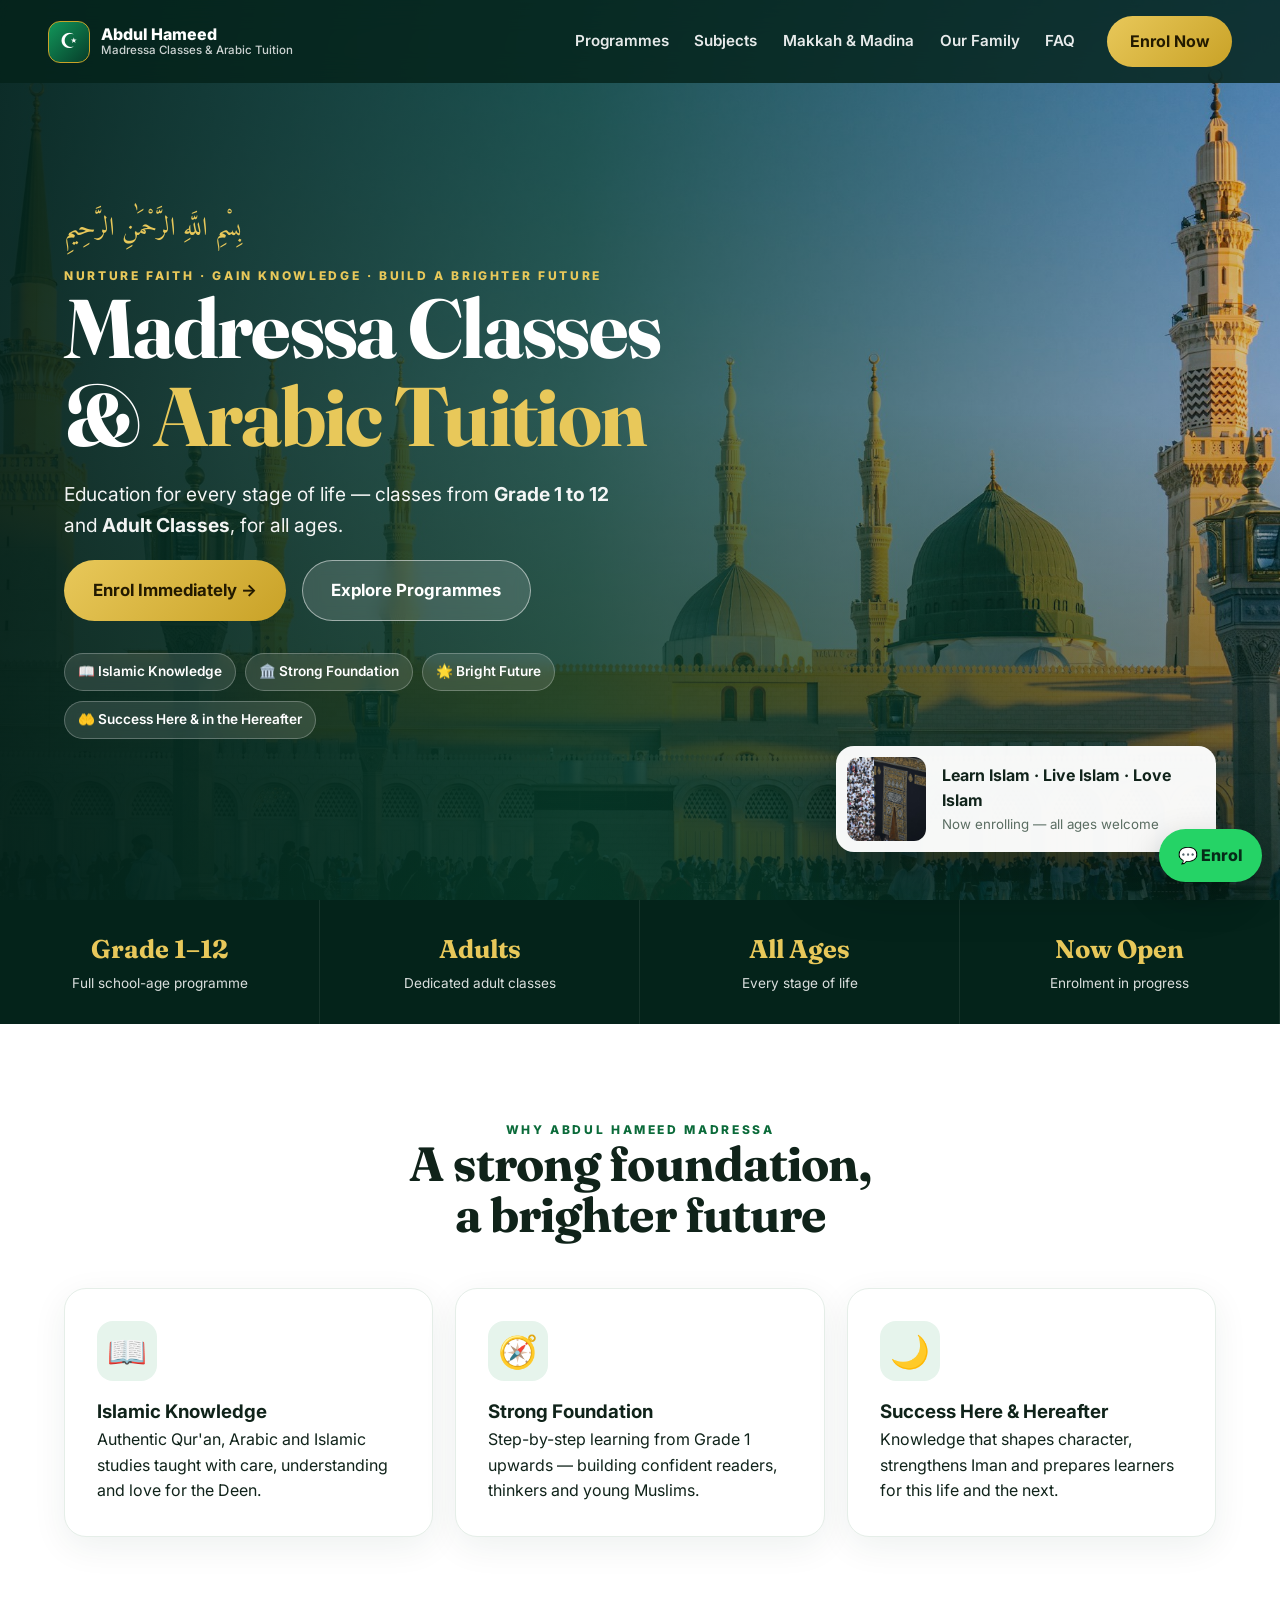
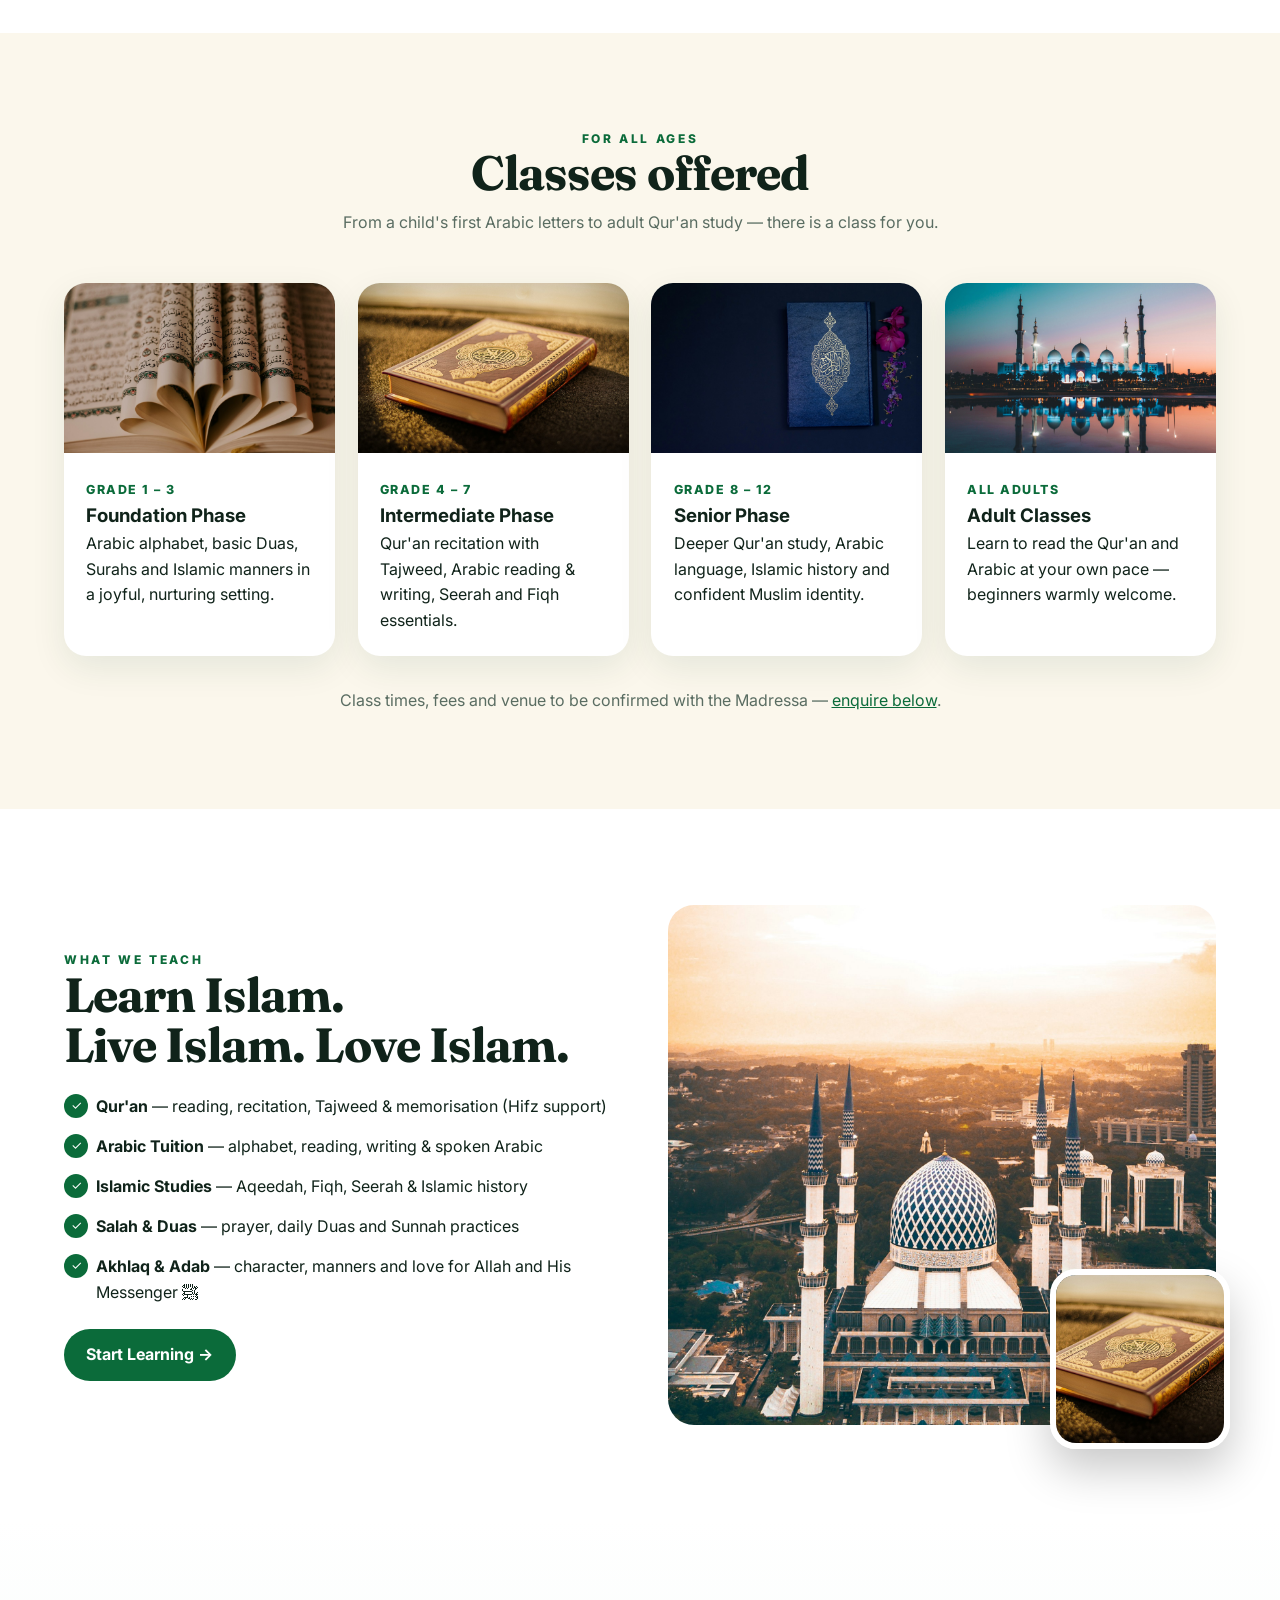
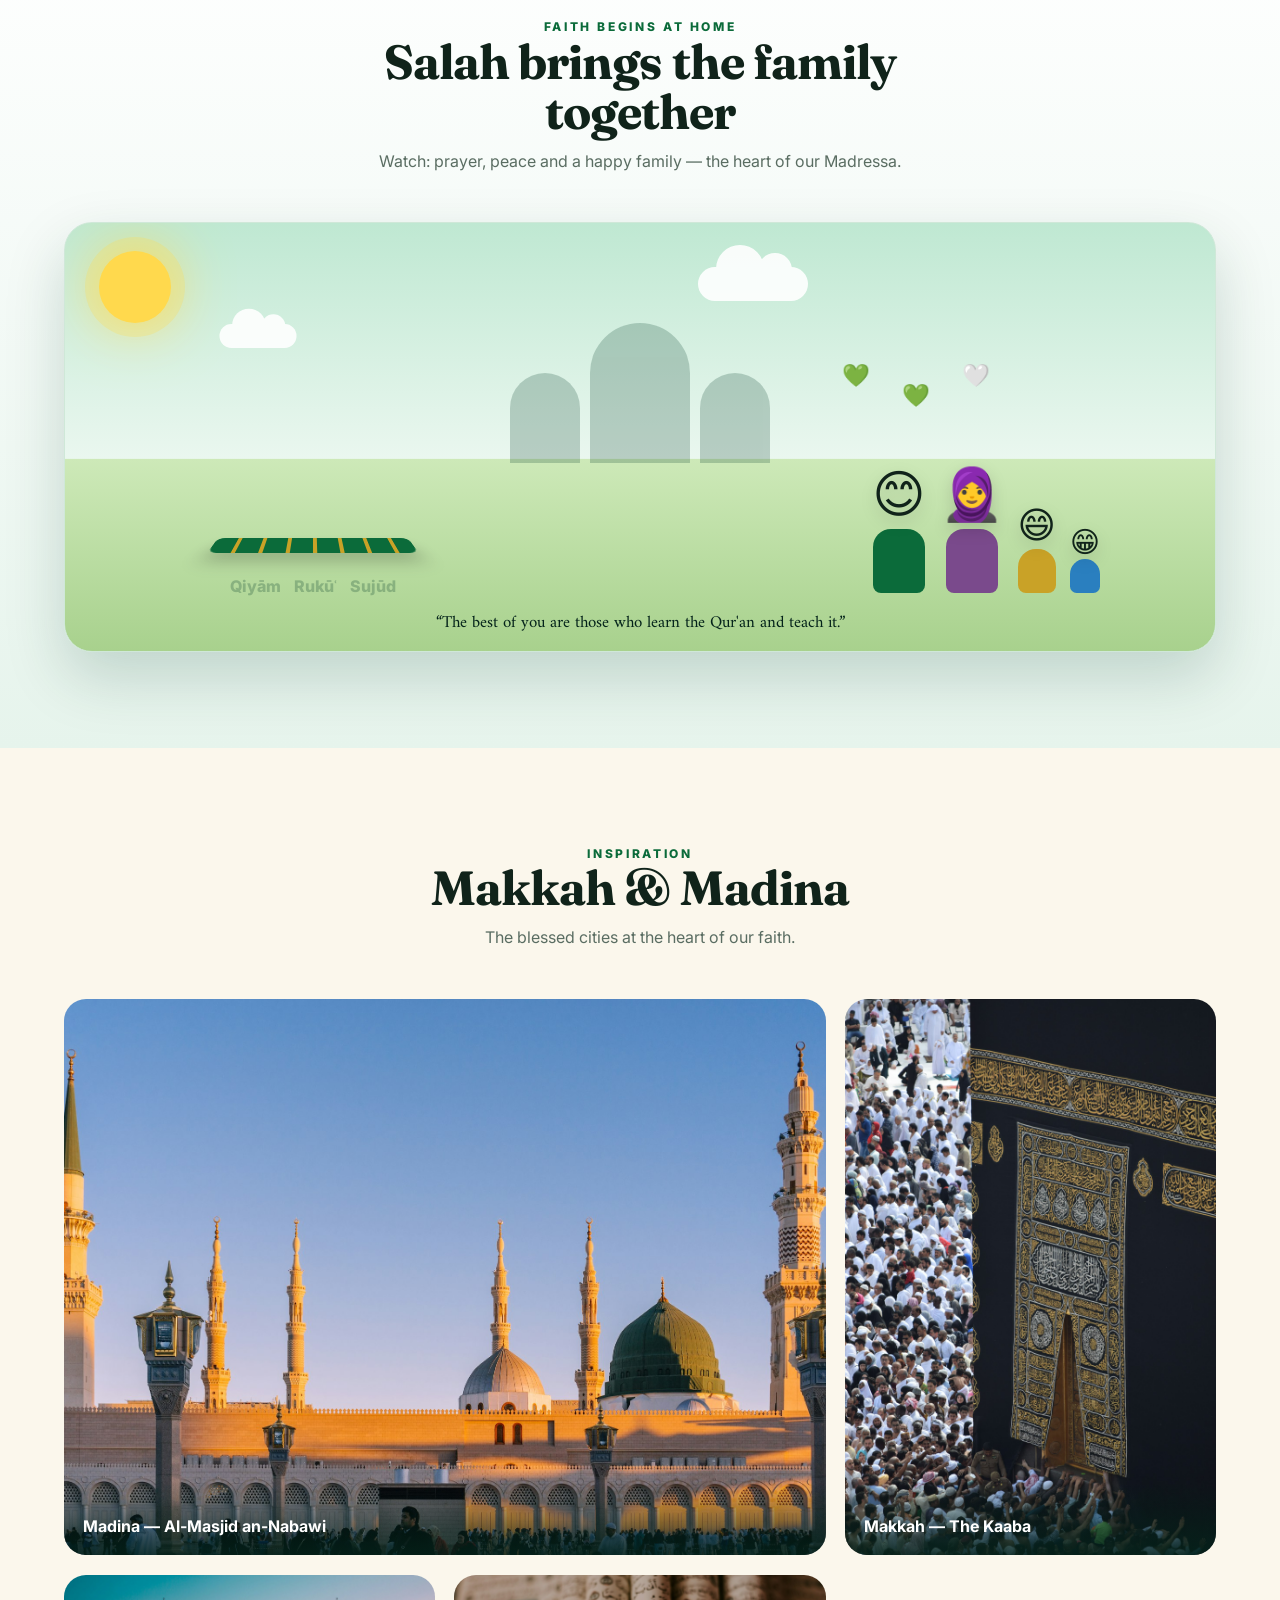
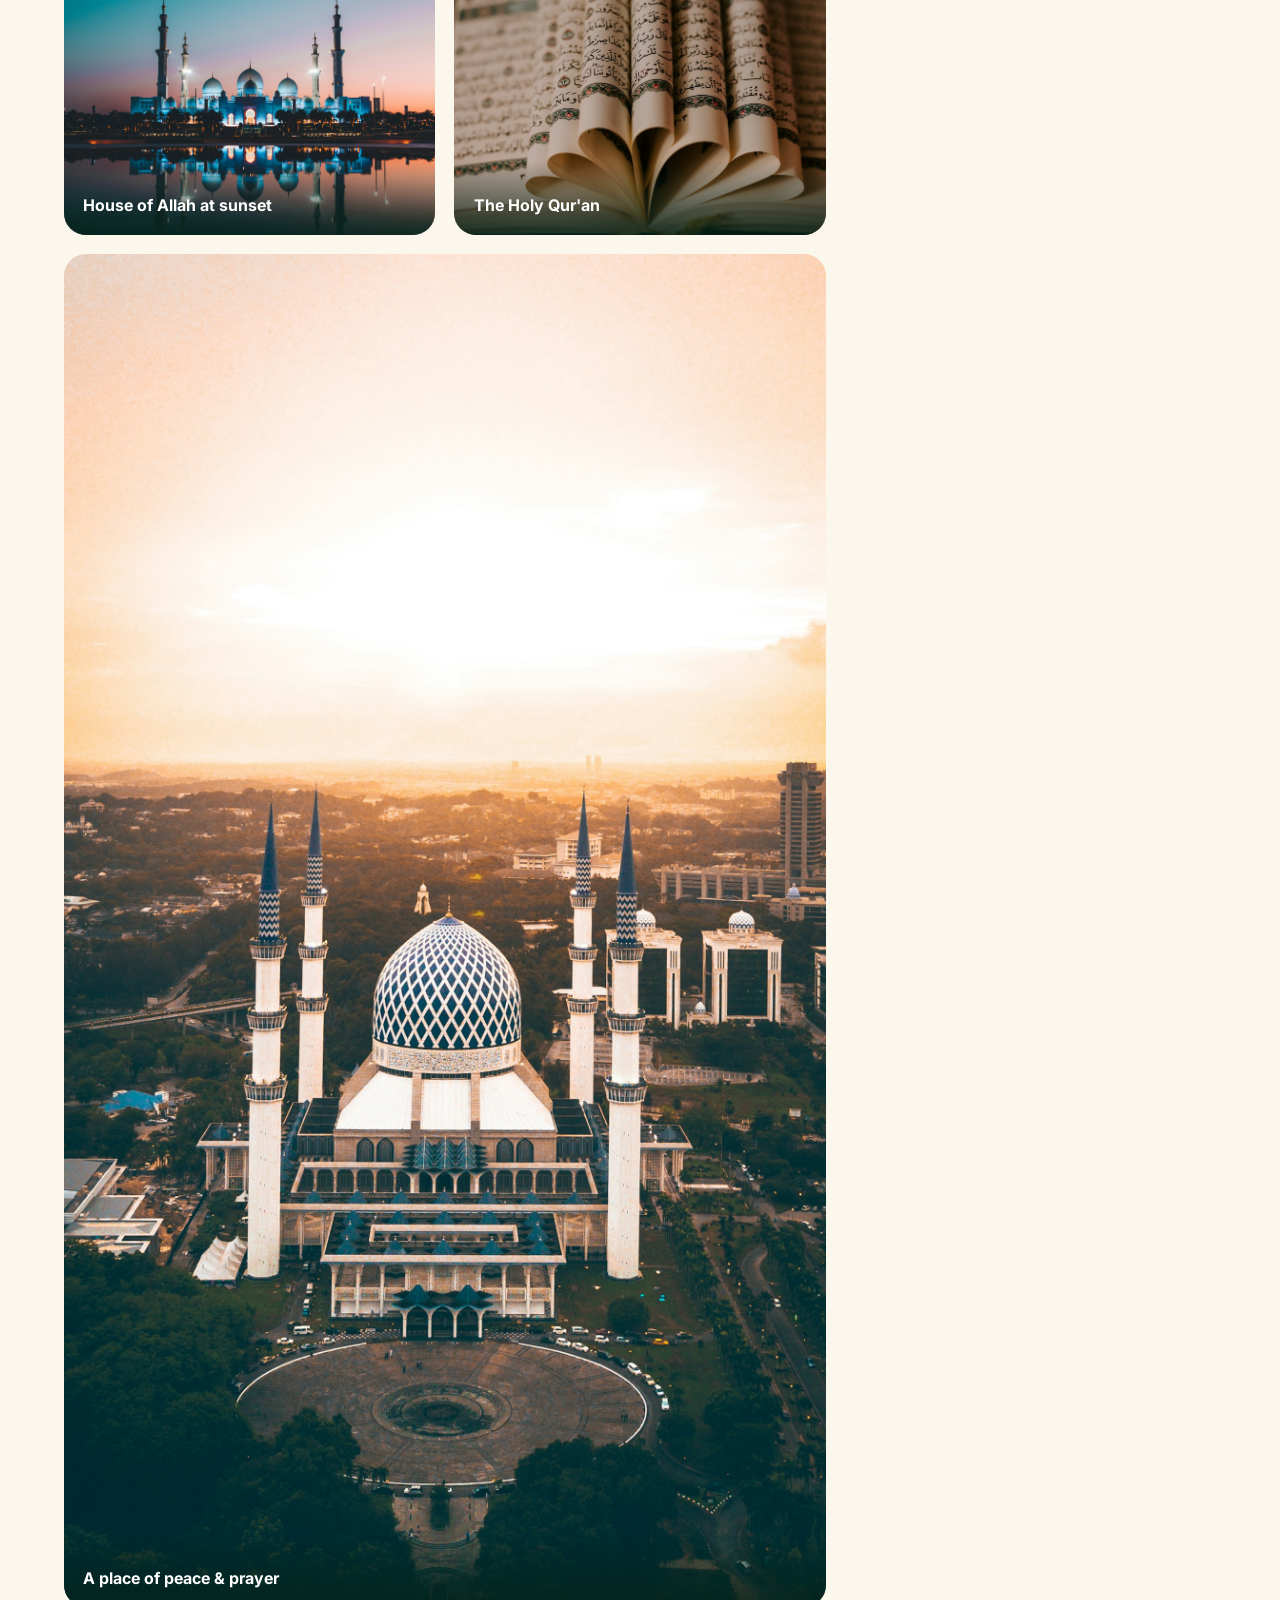
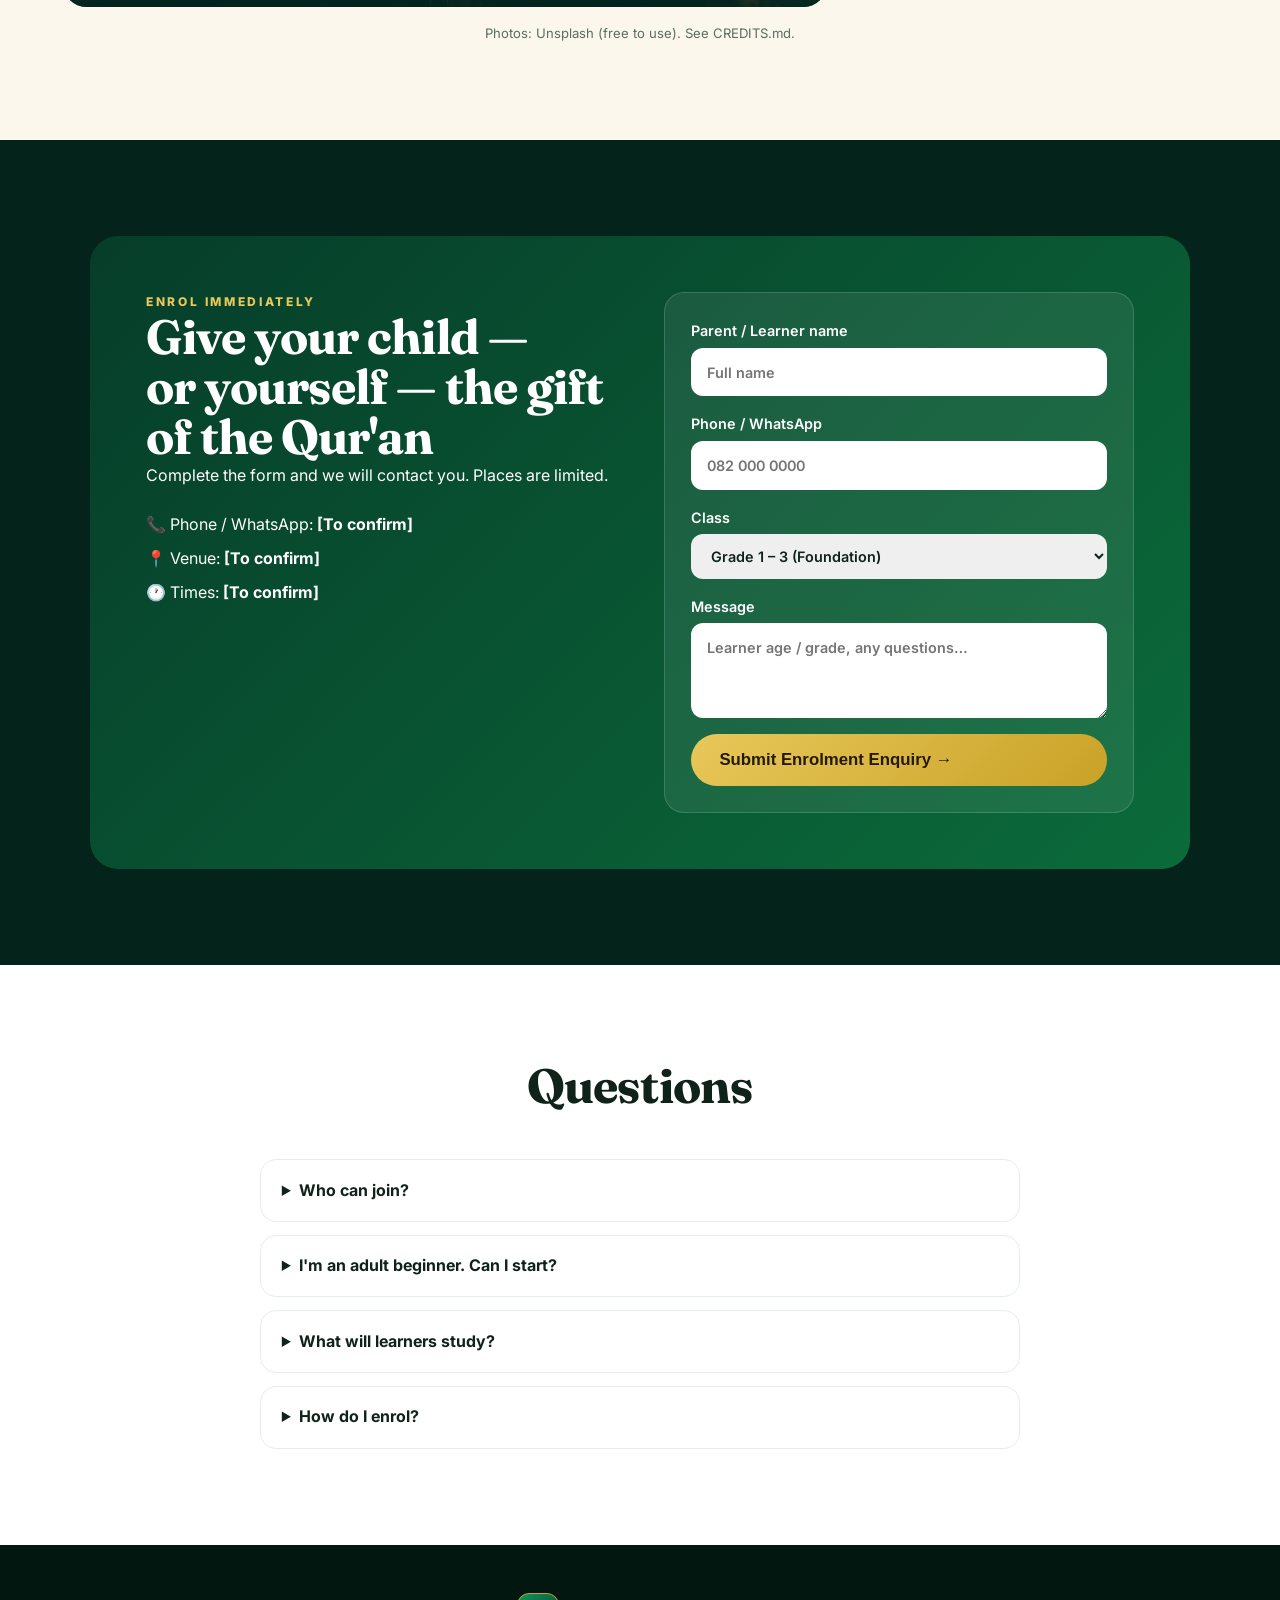
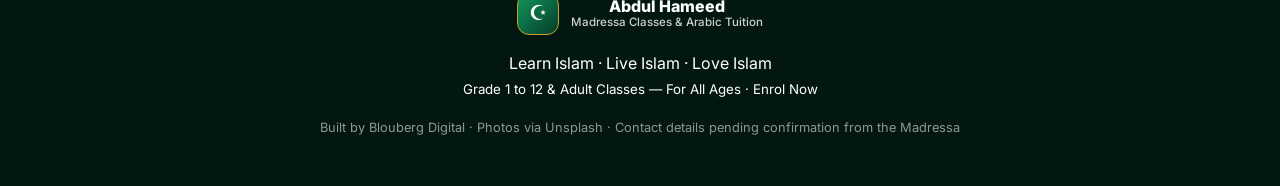
==== index.html @ 6a399b2d "Add Madressa Classes & Arabic Tuition website" ====
<!DOCTYPE html>
<html lang="en">
<head>
<meta charset="UTF-8">
<meta name="viewport" content="width=device-width, initial-scale=1.0">
<title>Abdul Hameed Madressa Classes & Arabic Tuition — Grade 1 to 12 & Adults</title>
<meta name="description" content="Madressa Classes & Arabic Tuition for all ages. Grade 1 to 12 and adult classes. Learn Islam, Live Islam, Love Islam. Enrol now.">
<link rel="preconnect" href="https://fonts.googleapis.com">
<link href="https://fonts.googleapis.com/css2?family=Fraunces:opsz,wght@9..144,600;9..144,700&family=Inter:wght@400;500;600;700;800&family=Amiri:wght@400;700&display=swap" rel="stylesheet">
<link rel="stylesheet" href="styles.css">
<link rel="icon" href="data:image/svg+xml,<svg xmlns='http://www.w3.org/2000/svg' viewBox='0 0 100 100'><text y='.9em' font-size='90'>☪</text></svg>">
</head>
<body>

<header class="nav" id="top">
  <a class="brand" href="#top"><span class="brand-mark">☪</span><span>Abdul Hameed<small>Madressa Classes & Arabic Tuition</small></span></a>
  <nav class="nav-links">
    <a href="#programmes">Programmes</a><a href="#subjects">Subjects</a><a href="#gallery">Makkah & Madina</a><a href="#family">Our Family</a><a href="#faq">FAQ</a>
  </nav>
  <a class="btn btn-gold" href="#enrol">Enrol Now</a>
  <button class="burger" aria-label="Menu" onclick="document.body.classList.toggle('menu-open')">☰</button>
</header>

<!-- HERO -->
<section class="hero">
  <img class="hero-img" src="assets/madina-hero.jpg" alt="Al-Masjid an-Nabawi in Madina with the Green Dome at golden hour">
  <div class="hero-overlay"></div>
  <div class="hero-content reveal">
    <p class="arabic">بِسْمِ اللَّهِ الرَّحْمَٰنِ الرَّحِيمِ</p>
    <p class="eyebrow">Nurture Faith · Gain Knowledge · Build a Brighter Future</p>
    <h1>Madressa Classes<br>& <em>Arabic Tuition</em></h1>
    <p class="lead">Education for every stage of life — classes from <strong>Grade 1 to 12</strong> and <strong>Adult Classes</strong>, for all ages.</p>
    <div class="hero-cta">
      <a class="btn btn-gold btn-lg" href="#enrol">Enrol Immediately →</a>
      <a class="btn btn-ghost btn-lg" href="#programmes">Explore Programmes</a>
    </div>
    <div class="badges">
      <span>📖 Islamic Knowledge</span><span>🏛️ Strong Foundation</span><span>🌟 Bright Future</span><span>🤲 Success Here & in the Hereafter</span>
    </div>
  </div>
  <div class="hero-card reveal">
    <img src="assets/kaaba.jpg" alt="The Kaaba door in Makkah surrounded by worshippers">
    <div><strong>Learn Islam · Live Islam · Love Islam</strong><small>Now enrolling — all ages welcome</small></div>
  </div>
</section>

<!-- STATS -->
<section class="stats">
  <div><strong>Grade 1–12</strong><span>Full school-age programme</span></div>
  <div><strong>Adults</strong><span>Dedicated adult classes</span></div>
  <div><strong>All Ages</strong><span>Every stage of life</span></div>
  <div><strong>Now Open</strong><span>Enrolment in progress</span></div>
</section>

<!-- PILLARS -->
<section class="section" id="about">
  <div class="section-head reveal"><p class="eyebrow dark">Why Abdul Hameed Madressa</p><h2>A strong foundation,<br>a brighter future</h2></div>
  <div class="grid3">
    <article class="card reveal"><div class="icon">📖</div><h3>Islamic Knowledge</h3><p>Authentic Qur'an, Arabic and Islamic studies taught with care, understanding and love for the Deen.</p></article>
    <article class="card reveal"><div class="icon">🧭</div><h3>Strong Foundation</h3><p>Step-by-step learning from Grade 1 upwards — building confident readers, thinkers and young Muslims.</p></article>
    <article class="card reveal"><div class="icon">🌙</div><h3>Success Here & Hereafter</h3><p>Knowledge that shapes character, strengthens Iman and prepares learners for this life and the next.</p></article>
  </div>
</section>

<!-- PROGRAMMES -->
<section class="section alt" id="programmes">
  <div class="section-head reveal"><p class="eyebrow dark">For All Ages</p><h2>Classes offered</h2><p class="sub">From a child's first Arabic letters to adult Qur'an study — there is a class for you.</p></div>
  <div class="grid4">
    <article class="prog reveal"><img src="assets/quran-pages.jpg" alt="Open Qur'an pages"><div><span>Grade 1 – 3</span><h3>Foundation Phase</h3><p>Arabic alphabet, basic Duas, Surahs and Islamic manners in a joyful, nurturing setting.</p></div></article>
    <article class="prog reveal"><img src="assets/quran.jpg" alt="Closed Qur'an with gold cover"><div><span>Grade 4 – 7</span><h3>Intermediate Phase</h3><p>Qur'an recitation with Tajweed, Arabic reading & writing, Seerah and Fiqh essentials.</p></div></article>
    <article class="prog reveal"><img src="assets/quran-dark.jpg" alt="Qur'an on dark background"><div><span>Grade 8 – 12</span><h3>Senior Phase</h3><p>Deeper Qur'an study, Arabic language, Islamic history and confident Muslim identity.</p></div></article>
    <article class="prog reveal"><img src="assets/mosque-sunset.jpg" alt="Mosque at sunset reflected in water"><div><span>All Adults</span><h3>Adult Classes</h3><p>Learn to read the Qur'an and Arabic at your own pace — beginners warmly welcome.</p></div></article>
  </div>
  <p class="note reveal">Class times, fees and venue to be confirmed with the Madressa — <a href="#enrol">enquire below</a>.</p>
</section>

<!-- SUBJECTS -->
<section class="section" id="subjects">
  <div class="split">
    <div class="reveal"><p class="eyebrow dark">What We Teach</p><h2>Learn Islam.<br>Live Islam. Love Islam.</h2>
      <ul class="checklist">
        <li><b>Qur'an</b> — reading, recitation, Tajweed & memorisation (Hifz support)</li>
        <li><b>Arabic Tuition</b> — alphabet, reading, writing & spoken Arabic</li>
        <li><b>Islamic Studies</b> — Aqeedah, Fiqh, Seerah & Islamic history</li>
        <li><b>Salah & Duas</b> — prayer, daily Duas and Sunnah practices</li>
        <li><b>Akhlaq & Adab</b> — character, manners and love for Allah and His Messenger ﷺ</li>
      </ul>
      <a class="btn btn-green" href="#enrol">Start Learning →</a>
    </div>
    <div class="split-img reveal"><img src="assets/mosque-blue.jpg" alt="Beautiful mosque with blue dome at sunrise"><img class="float-img" src="assets/quran.jpg" alt="Qur'an"></div>
  </div>
</section>

<!-- SALAH + FAMILY ANIMATION -->
<section class="section family" id="family">
  <div class="section-head reveal"><p class="eyebrow dark">Faith Begins at Home</p><h2>Salah brings the family together</h2><p class="sub">Watch: prayer, peace and a happy family — the heart of our Madressa.</p></div>

  <div class="animation-stage reveal" role="img" aria-label="Animation of a person performing Salah while their happy family watches and smiles">
    <div class="sun"></div><div class="cloud c1"></div><div class="cloud c2"></div>
    <div class="mosque-bg"><span></span><span></span><span></span></div>

    <!-- Praying person: postures cross-fade Qiyam > Ruku > Sujood -->
    <div class="prayer">
      <div class="mat"></div>
      <svg class="posture p-stand" viewBox="0 0 120 160"><circle cx="60" cy="22" r="13" fill="#f2c79b"/><path d="M52 14a8 8 0 0 1 16 0v4H52z" fill="#fff"/><rect x="44" y="35" width="32" height="58" rx="12" fill="#0b6b3a"/><path d="M46 48q14 10 28 0" stroke="#f2c79b" stroke-width="7" fill="none" stroke-linecap="round"/><rect x="46" y="90" width="11" height="58" rx="5" fill="#123"/><rect x="63" y="90" width="11" height="58" rx="5" fill="#123"/></svg>
      <svg class="posture p-ruku" viewBox="0 0 160 160"><circle cx="122" cy="38" r="13" fill="#f2c79b"/><path d="M114 30a8 8 0 0 1 16 0v4h-16z" fill="#fff"/><path d="M40 62h72l14-18" stroke="#0b6b3a" stroke-width="22" fill="none" stroke-linecap="round"/><path d="M58 62v78M78 62v78" stroke="#123" stroke-width="11" stroke-linecap="round"/><path d="M112 62l10 28" stroke="#f2c79b" stroke-width="7" stroke-linecap="round"/></svg>
      <svg class="posture p-sujood" viewBox="0 0 160 160"><path d="M28 128h96" stroke="#123" stroke-width="12" stroke-linecap="round"/><path d="M40 126L92 84l28 8" stroke="#0b6b3a" stroke-width="22" fill="none" stroke-linecap="round"/><circle cx="128" cy="96" r="12" fill="#f2c79b"/><path d="M120 88a8 8 0 0 1 16 0v3h-16z" fill="#fff"/><path d="M92 84l-18 38" stroke="#f2c79b" stroke-width="7" stroke-linecap="round"/></svg>
      <p class="posture-label"><span>Qiyām</span><span>Rukūʿ</span><span>Sujūd</span></p>
    </div>

    <!-- Happy family -->
    <div class="family-group">
      <div class="person dad"><i>😊</i><b></b></div>
      <div class="person mum"><i>🧕</i><b></b></div>
      <div class="person kid"><i>😄</i><b></b></div>
      <div class="person kid small"><i>😁</i><b></b></div>
      <span class="heart h1">💚</span><span class="heart h2">🤍</span><span class="heart h3">💚</span>
    </div>
    <p class="animation-caption">“The best of you are those who learn the Qur'an and teach it.”</p>
  </div>
</section>

<!-- GALLERY -->
<section class="section alt" id="gallery">
  <div class="section-head reveal"><p class="eyebrow dark">Inspiration</p><h2>Makkah & Madina</h2><p class="sub">The blessed cities at the heart of our faith.</p></div>
  <div class="gallery">
    <figure class="reveal wide"><img src="assets/madina-hero.jpg" alt="Madina — Al-Masjid an-Nabawi and the Green Dome"><figcaption>Madina — Al-Masjid an-Nabawi</figcaption></figure>
    <figure class="reveal"><img src="assets/kaaba.jpg" alt="Makkah — the Kaaba"><figcaption>Makkah — The Kaaba</figcaption></figure>
    <figure class="reveal"><img src="assets/mosque-sunset.jpg" alt="Mosque at sunset"><figcaption>House of Allah at sunset</figcaption></figure>
    <figure class="reveal"><img src="assets/quran-pages.jpg" alt="Qur'an pages"><figcaption>The Holy Qur'an</figcaption></figure>
    <figure class="reveal wide"><img src="assets/mosque-blue.jpg" alt="Mosque at sunrise"><figcaption>A place of peace & prayer</figcaption></figure>
  </div>
  <p class="credit">Photos: Unsplash (free to use). See CREDITS.md.</p>
</section>

<!-- ENROL -->
<section class="section enrol" id="enrol">
  <div class="enrol-box reveal">
    <div><p class="eyebrow">Enrol Immediately</p><h2>Give your child —<br>or yourself — the gift of the Qur'an</h2><p>Complete the form and we will contact you. Places are limited.</p>
      <div class="contact-lines">
        <p>📞 Phone / WhatsApp: <b>[To confirm]</b></p>
        <p>📍 Venue: <b>[To confirm]</b></p>
        <p>🕐 Times: <b>[To confirm]</b></p>
      </div>
    </div>
    <form id="enrolForm">
      <label>Parent / Learner name<input required name="name" placeholder="Full name"></label>
      <label>Phone / WhatsApp<input required name="phone" placeholder="082 000 0000"></label>
      <label>Class<select name="class"><option>Grade 1 – 3 (Foundation)</option><option>Grade 4 – 7 (Intermediate)</option><option>Grade 8 – 12 (Senior)</option><option>Adult Class</option></select></label>
      <label>Message<textarea name="message" rows="3" placeholder="Learner age / grade, any questions…"></textarea></label>
      <button class="btn btn-gold btn-lg" type="submit">Submit Enrolment Enquiry →</button>
      <p class="form-ok" id="formOk">✅ Jazakumullahu khairan! Your enquiry is ready — please also WhatsApp us to confirm.</p>
    </form>
  </div>
</section>

<!-- FAQ -->
<section class="section" id="faq">
  <div class="section-head reveal"><h2>Questions</h2></div>
  <div class="faq reveal">
    <details><summary>Who can join?</summary><p>Everyone — children from Grade 1 to Grade 12, and adults of any age or level.</p></details>
    <details><summary>I'm an adult beginner. Can I start?</summary><p>Absolutely. Adult classes welcome complete beginners, at your own pace.</p></details>
    <details><summary>What will learners study?</summary><p>Qur'an, Arabic, Islamic Studies, Salah, Duas, Seerah and Akhlaq.</p></details>
    <details><summary>How do I enrol?</summary><p>Complete the enrolment form above or contact the Madressa directly. Details to be confirmed.</p></details>
  </div>
</section>

<footer>
  <div class="brand light"><span class="brand-mark">☪</span><span>Abdul Hameed<small>Madressa Classes & Arabic Tuition</small></span></div>
  <p>Learn Islam · Live Islam · Love Islam<br><small>Grade 1 to 12 & Adult Classes — For All Ages · Enrol Now</small></p>
  <p class="tiny">Built by Blouberg Digital · Photos via Unsplash · Contact details pending confirmation from the Madressa</p>
</footer>

<a class="whatsapp" href="#enrol" aria-label="Enrol via WhatsApp">💬 Enrol</a>
<script src="script.js"></script>
</body>
</html>
---- styles.css ----
:root{--green-950:#04231a;--green-900:#063d2a;--green-700:#0b6b3a;--green-500:#12965a;--green-100:#e6f4ec;--gold:#c9a227;--gold-2:#e8c85a;--cream:#fbf7ec;--ink:#10231a;--muted:#5a6d62}
*{margin:0;padding:0;box-sizing:border-box}html{scroll-behavior:smooth}
body{font-family:Inter,system-ui,sans-serif;color:var(--ink);background:#fff;line-height:1.6;overflow-x:hidden}
img{max-width:100%;display:block}a{color:var(--green-700)}
h1,h2{font-family:Fraunces,serif;line-height:1.05;letter-spacing:-.02em}h2{font-size:clamp(2rem,4vw,3rem)}
.btn{display:inline-flex;align-items:center;gap:.5rem;padding:.8rem 1.4rem;border-radius:999px;font-weight:700;text-decoration:none;border:0;cursor:pointer;transition:.25s}
.btn:hover{transform:translateY(-2px);box-shadow:0 12px 30px rgba(0,0,0,.18)}
.btn-gold{background:linear-gradient(135deg,var(--gold-2),var(--gold));color:#231a00}.btn-green{background:var(--green-700);color:#fff}.btn-ghost{background:rgba(255,255,255,.14);color:#fff;border:1px solid rgba(255,255,255,.5);backdrop-filter:blur(8px)}.btn-lg{padding:1rem 1.8rem;font-size:1.05rem}
.eyebrow{text-transform:uppercase;letter-spacing:.22em;font-size:.75rem;font-weight:800;color:var(--gold-2)}.eyebrow.dark{color:var(--green-700)}
/* Nav */
.nav{position:fixed;inset:0 0 auto 0;z-index:50;display:flex;align-items:center;gap:2rem;padding:1rem clamp(1rem,4vw,3rem);background:rgba(4,35,26,.82);backdrop-filter:blur(14px);color:#fff}
.brand{display:flex;gap:.7rem;align-items:center;color:#fff;text-decoration:none;font-weight:800;line-height:1.1}.brand small{display:block;font-weight:500;font-size:.72rem;opacity:.8}.brand-mark{width:42px;height:42px;display:grid;place-items:center;background:linear-gradient(135deg,var(--green-500),var(--green-900));border:1px solid var(--gold);border-radius:12px;font-size:1.3rem}
.nav-links{display:flex;gap:1.6rem;margin-left:auto}.nav-links a{color:#fff;text-decoration:none;font-weight:600;font-size:.95rem;opacity:.9}.nav-links a:hover{opacity:1;color:var(--gold-2)}
.burger{display:none;background:none;border:0;color:#fff;font-size:1.5rem}
/* Hero */
.hero{position:relative;min-height:100svh;display:flex;align-items:center;padding:8rem clamp(1rem,5vw,4rem) 5rem;color:#fff;isolation:isolate}
.hero-img{position:absolute;inset:0;width:100%;height:100%;object-fit:cover;z-index:-2}
.hero-overlay{position:absolute;inset:0;z-index:-1;background:linear-gradient(90deg,rgba(4,35,26,.92) 0%,rgba(6,61,42,.75) 45%,rgba(6,61,42,.15) 100%),linear-gradient(0deg,rgba(4,35,26,.7),transparent 55%)}
.hero-content{max-width:720px}.arabic{font-family:Amiri,serif;font-size:1.6rem;color:var(--gold-2);margin-bottom:1rem}
.hero h1{font-size:clamp(2.8rem,7vw,5.2rem)}.hero h1 em{color:var(--gold-2);font-style:normal}
.lead{font-size:1.2rem;margin:1.2rem 0;max-width:560px;opacity:.95}.hero-cta{display:flex;gap:1rem;flex-wrap:wrap}
.badges{display:flex;flex-wrap:wrap;gap:.6rem;margin-top:2rem}.badges span{background:rgba(255,255,255,.12);border:1px solid rgba(255,255,255,.25);padding:.45rem .8rem;border-radius:999px;font-size:.85rem;font-weight:600;backdrop-filter:blur(6px)}
.hero-card{position:absolute;right:clamp(1rem,5vw,4rem);bottom:3rem;display:flex;gap:1rem;align-items:center;background:rgba(255,255,255,.96);color:var(--ink);padding:.7rem 1.1rem .7rem .7rem;border-radius:18px;box-shadow:0 24px 60px rgba(0,0,0,.35);max-width:380px}
.hero-card img{width:84px;height:84px;object-fit:cover;border-radius:12px}.hero-card small{display:block;color:var(--muted)}
/* Stats / sections */
.stats{display:grid;grid-template-columns:repeat(4,1fr);background:var(--green-950);color:#fff}
.stats div{padding:1.8rem 1rem;text-align:center;border-right:1px solid rgba(255,255,255,.08)}.stats strong{display:block;font-family:Fraunces,serif;font-size:1.6rem;color:var(--gold-2)}.stats span{font-size:.85rem;opacity:.85}
.section{padding:6rem clamp(1rem,5vw,4rem);max-width:1280px;margin:auto}.section.alt{max-width:none;background:var(--cream)}.section.alt>*{max-width:1280px;margin-left:auto;margin-right:auto}
.section-head{text-align:center;max-width:640px;margin:0 auto 3rem}.section-head .sub{color:var(--muted);margin-top:.7rem}
.grid3,.grid4{display:grid;gap:1.4rem}.grid3{grid-template-columns:repeat(3,1fr)}.grid4{grid-template-columns:repeat(4,1fr)}
.card{background:#fff;border:1px solid #e5eee8;border-radius:22px;padding:2rem;box-shadow:0 10px 35px rgba(6,61,42,.07)}.card .icon{font-size:2rem;width:60px;height:60px;display:grid;place-items:center;background:var(--green-100);border-radius:16px;margin-bottom:1rem}
.prog{background:#fff;border-radius:22px;overflow:hidden;box-shadow:0 12px 35px rgba(6,61,42,.09)}.prog img{height:170px;width:100%;object-fit:cover}.prog div{padding:1.4rem}.prog span{color:var(--green-700);font-weight:800;font-size:.78rem;text-transform:uppercase;letter-spacing:.12em}
.note{text-align:center;margin-top:2rem;color:var(--muted)}
/* Split */
.split{display:grid;grid-template-columns:1fr 1fr;gap:3.5rem;align-items:center}.checklist{list-style:none;margin:1.5rem 0;display:grid;gap:.9rem}.checklist li{padding-left:2rem;position:relative}.checklist li::before{content:"✓";position:absolute;left:0;width:24px;height:24px;background:var(--green-700);color:#fff;border-radius:50%;display:grid;place-items:center;font-size:.8rem}
.split-img{position:relative}.split-img>img{border-radius:26px;height:520px;width:100%;object-fit:cover}.float-img{position:absolute;width:180px!important;height:180px!important;object-fit:cover;right:-14px;bottom:-24px;border:6px solid #fff;border-radius:22px;box-shadow:0 20px 45px rgba(0,0,0,.22)}
/* Animation */
.family{background:linear-gradient(180deg,#fff,var(--green-100))}
.animation-stage{position:relative;height:430px;border-radius:28px;overflow:hidden;background:linear-gradient(180deg,#bfe8d2 0%,#eaf7ef 55%,#cde9b8 55.2%,#a8d18d 100%);box-shadow:0 25px 60px rgba(6,61,42,.18);border:1px solid #cfe8d8}
.sun{position:absolute;top:28px;left:34px;width:72px;height:72px;border-radius:50%;background:#ffd94d;box-shadow:0 0 0 14px rgba(255,217,77,.25),0 0 60px #ffd94d;animation:pulse 3s infinite}
.cloud{position:absolute;width:110px;height:34px;background:#fff;border-radius:999px;opacity:.9;animation:drift 14s linear infinite}.cloud::before,.cloud::after{content:"";position:absolute;background:#fff;border-radius:50%}.cloud::before{width:48px;height:48px;top:-22px;left:18px}.cloud::after{width:34px;height:34px;top:-14px;right:16px}.c1{top:44px;left:55%}.c2{top:96px;left:12%;animation-duration:20s;transform:scale(.7)}
.mosque-bg{position:absolute;bottom:44%;left:50%;transform:translateX(-50%);display:flex;align-items:flex-end;gap:10px;opacity:.22}.mosque-bg span{display:block;background:var(--green-900);width:70px;height:90px;border-radius:60px 60px 0 0}.mosque-bg span:nth-child(2){height:140px;width:100px}
.prayer{position:absolute;left:12%;bottom:52px;width:220px;text-align:center}
.mat{width:200px;height:26px;margin:0 auto;background:repeating-linear-gradient(90deg,#0b6b3a 0 22px,#c9a227 22px 26px);border-radius:8px;transform:perspective(200px) rotateX(55deg);box-shadow:0 14px 20px rgba(0,0,0,.2)}
.posture{position:absolute;left:50%;bottom:22px;width:150px;height:150px;transform:translateX(-50%);opacity:0;animation:postureCycle 9s infinite}
.p-ruku{animation-delay:3s}.p-sujood{animation-delay:6s}
@keyframes postureCycle{0%{opacity:0;transform:translateX(-50%) translateY(8px)}6%,28%{opacity:1;transform:translateX(-50%) translateY(0)}36%,100%{opacity:0}}
.posture-label{margin-top:1rem;font-weight:800;color:var(--green-900)}.posture-label span{opacity:.25;animation:labelCycle 9s infinite;padding:0 .4rem}.posture-label span:nth-child(2){animation-delay:3s}.posture-label span:nth-child(3){animation-delay:6s}
@keyframes labelCycle{0%,33%{opacity:1;color:var(--green-700)}34%,100%{opacity:.25}}
.family-group{position:absolute;right:10%;bottom:58px;display:flex;align-items:flex-end;gap:14px}
.person{text-align:center;animation:bob 2.4s ease-in-out infinite}.person i{font-style:normal;font-size:3.2rem;display:block;filter:drop-shadow(0 6px 8px rgba(0,0,0,.15))}.person b{display:block;width:52px;height:64px;margin:-6px auto 0;background:var(--green-700);border-radius:18px 18px 8px 8px}.person.mum b{background:#7a4a8c}.person.kid i{font-size:2.3rem}.person.kid b{width:38px;height:44px;background:var(--gold)}.person.small i{font-size:1.8rem}.person.small b{width:30px;height:34px;background:#2a7fbf}.person:nth-child(2){animation-delay:.3s}.person:nth-child(3){animation-delay:.6s}.person:nth-child(4){animation-delay:.9s}
@keyframes bob{0%,100%{transform:translateY(0)}50%{transform:translateY(-7px)}}
@keyframes pulse{50%{transform:scale(1.07)}}@keyframes drift{from{margin-left:-40px}to{margin-left:60px}}
.heart{position:absolute;font-size:1.4rem;animation:floatUp 3s ease-in infinite}.h1{right:170px;bottom:180px}.h2{right:110px;bottom:200px;animation-delay:1s}.h3{right:230px;bottom:200px;animation-delay:2s}
@keyframes floatUp{0%{opacity:0;transform:translateY(12px) scale(.7)}30%{opacity:1}100%{opacity:0;transform:translateY(-55px) scale(1.15)}}
.animation-caption{position:absolute;left:0;right:0;bottom:14px;text-align:center;font-family:Amiri,serif;font-size:1.05rem;color:var(--green-950);padding:0 1rem}
/* Gallery */
.gallery{display:grid;grid-template-columns:repeat(3,1fr);gap:1.2rem}.gallery figure{position:relative;border-radius:22px;overflow:hidden;min-height:260px}.gallery .wide{grid-column:span 2}.gallery img{width:100%;height:100%;object-fit:cover;transition:.5s}.gallery figure:hover img{transform:scale(1.05)}.gallery figcaption{position:absolute;left:0;right:0;bottom:0;padding:2rem 1.2rem 1rem;color:#fff;font-weight:700;background:linear-gradient(transparent,rgba(4,35,26,.85))}
.credit{text-align:center;color:var(--muted);font-size:.82rem;margin-top:1rem}
/* Enrol / FAQ / footer */
.enrol{max-width:none;background:var(--green-950)}.enrol-box{max-width:1100px;margin:auto;background:linear-gradient(135deg,var(--green-900),var(--green-700));color:#fff;border-radius:28px;padding:clamp(2rem,5vw,3.5rem);display:grid;grid-template-columns:1fr 1fr;gap:3rem}
.enrol form{display:grid;gap:1rem;background:rgba(255,255,255,.08);padding:1.6rem;border-radius:20px;border:1px solid rgba(255,255,255,.15)}
.enrol label{font-weight:600;font-size:.9rem;display:grid;gap:.35rem}.enrol input,.enrol select,.enrol textarea{padding:.8rem 1rem;border-radius:12px;border:0;font:inherit;color:var(--ink)}
.contact-lines{margin-top:1.5rem;display:grid;gap:.5rem}.form-ok{display:none;color:#b6ffd2;font-weight:700}.form-ok.show{display:block}
.faq{max-width:760px;margin:auto;display:grid;gap:.8rem}.faq details{background:#fff;border:1px solid #e5eee8;border-radius:16px;padding:1.1rem 1.3rem}.faq summary{font-weight:700;cursor:pointer}
footer{background:#02170f;color:#fff;text-align:center;padding:3rem 1rem;display:grid;gap:1rem;justify-items:center}footer .tiny{opacity:.55;font-size:.8rem}
.whatsapp{position:fixed;right:18px;bottom:18px;z-index:60;background:#25d366;color:#062b18;padding:.85rem 1.2rem;border-radius:999px;font-weight:800;text-decoration:none;box-shadow:0 14px 35px rgba(0,0,0,.25)}
/* Reveal */
.reveal{opacity:0;transform:translateY(24px);transition:.7s ease}.reveal.visible{opacity:1;transform:none}
@media(max-width:900px){.grid3,.grid4,.stats,.split,.enrol-box{grid-template-columns:1fr 1fr}.gallery{grid-template-columns:1fr 1fr}.hero-card{display:none}.nav-links{display:none}body.menu-open .nav-links{display:flex;position:absolute;top:70px;left:1rem;right:1rem;flex-direction:column;background:var(--green-950);padding:1rem;border-radius:16px}.burger{display:block;margin-left:auto}.nav .btn-gold{display:none}}
@media(max-width:560px){.grid3,.grid4,.stats,.split,.enrol-box,.gallery{grid-template-columns:1fr}.gallery .wide{grid-column:span 1}.animation-stage{height:520px}.family-group{right:50%;transform:translateX(50%);bottom:120px}.prayer{left:50%;transform:translateX(-50%);bottom:200px}.split-img>img{height:340px}}
@media(prefers-reduced-motion:reduce){*{animation:none!important;transition:none!important}.posture{opacity:0}.p-stand{opacity:1}}
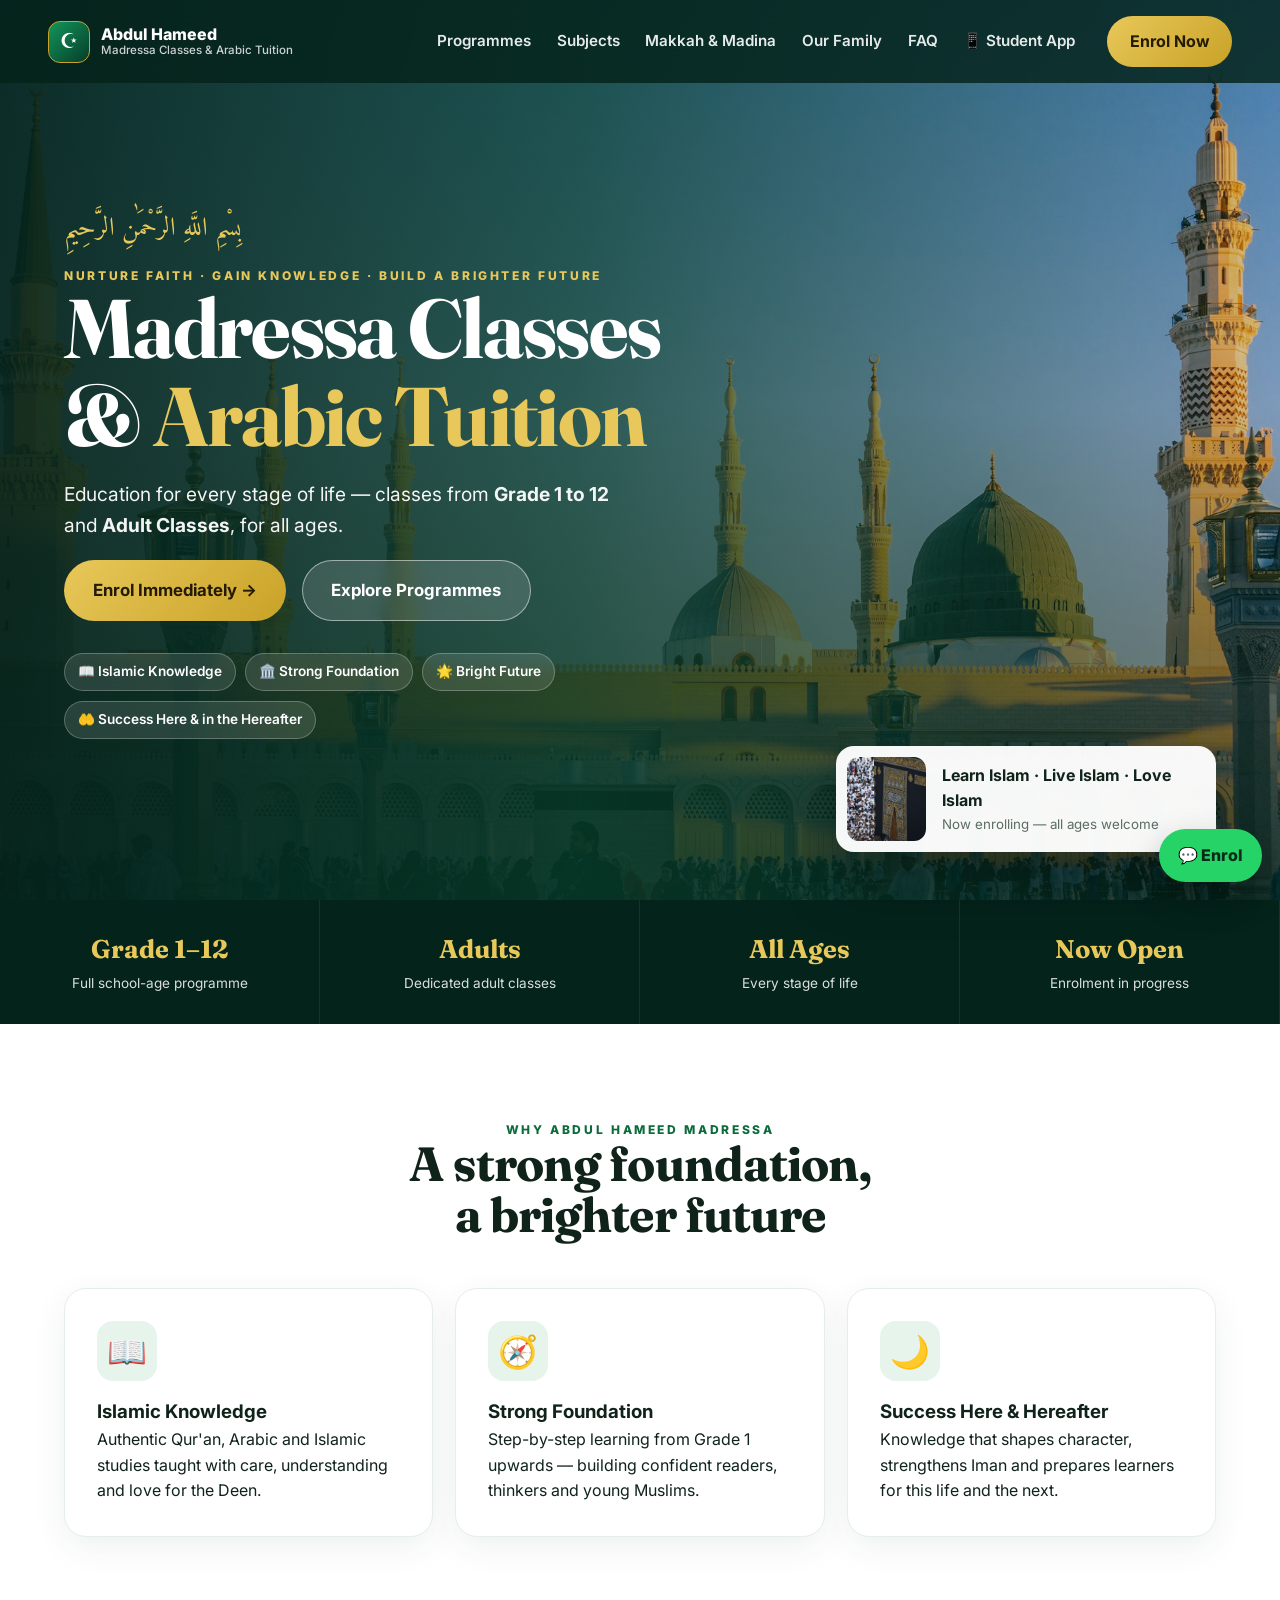
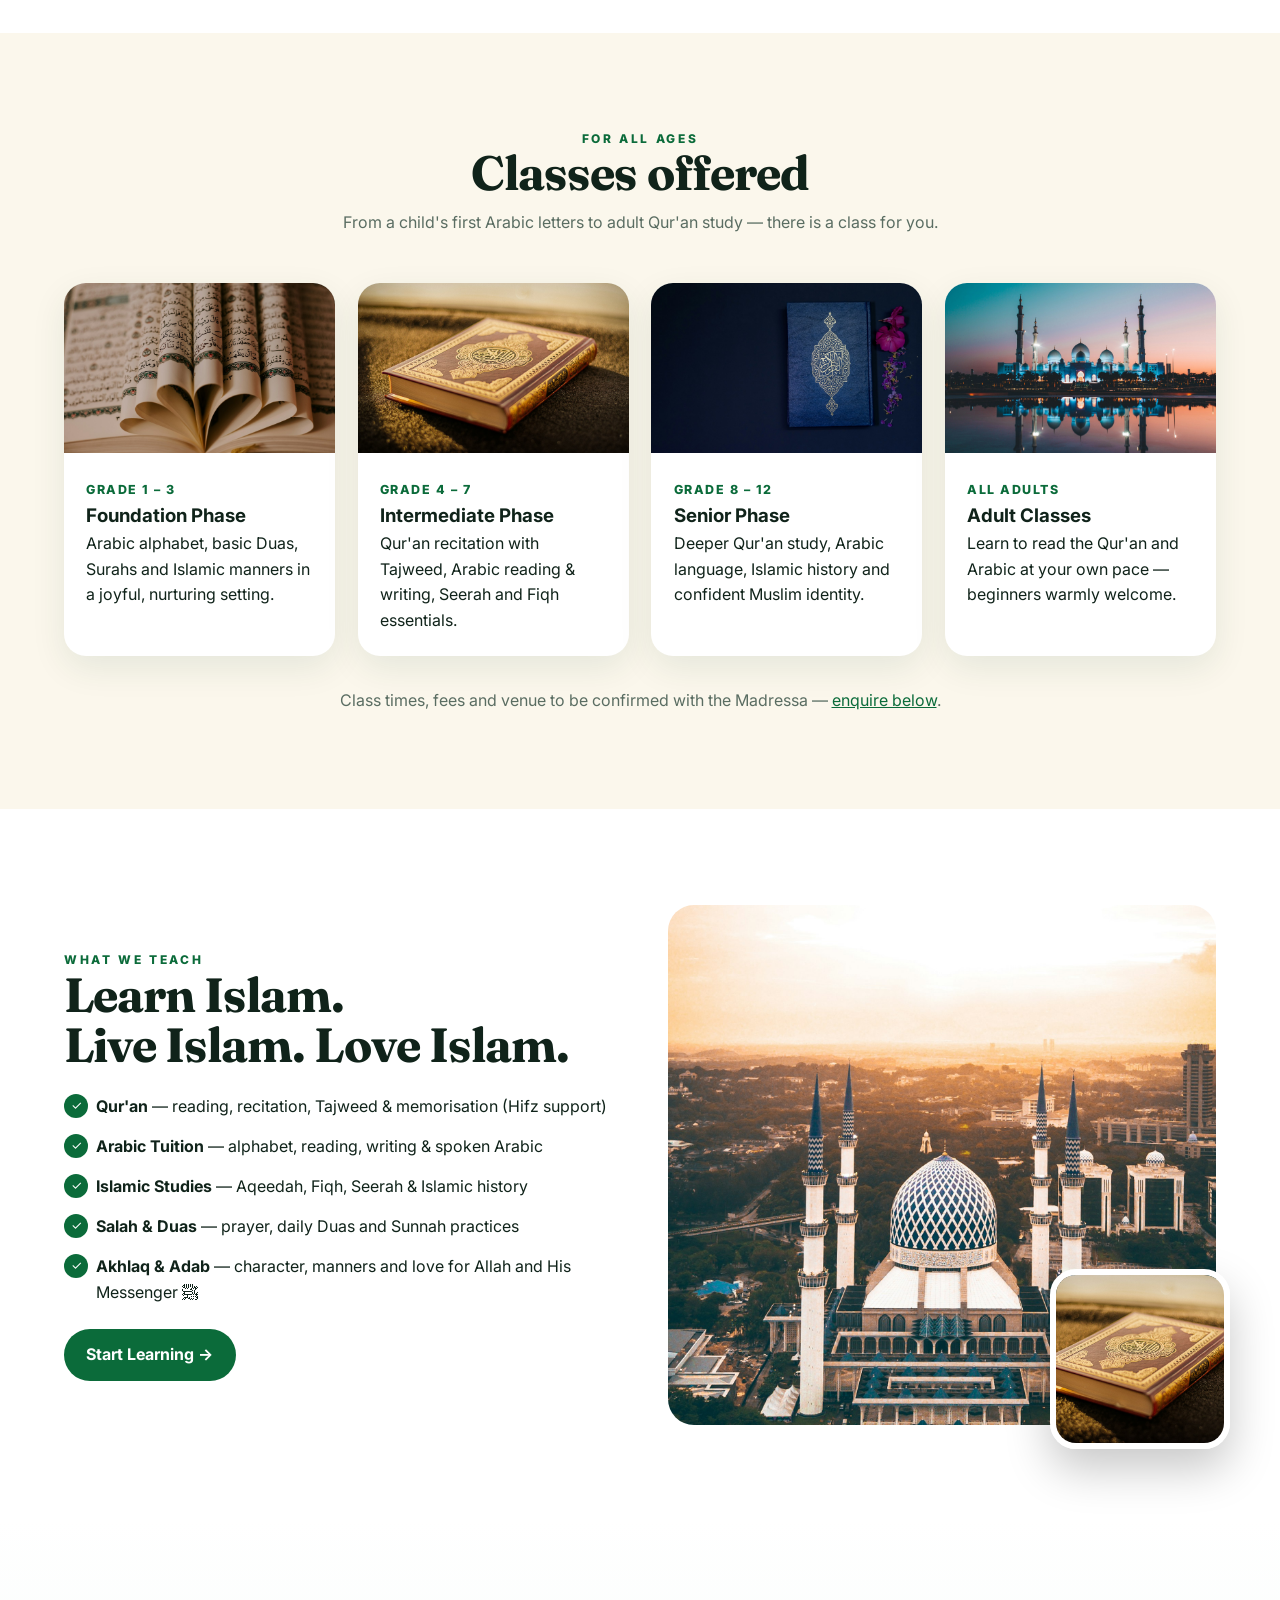
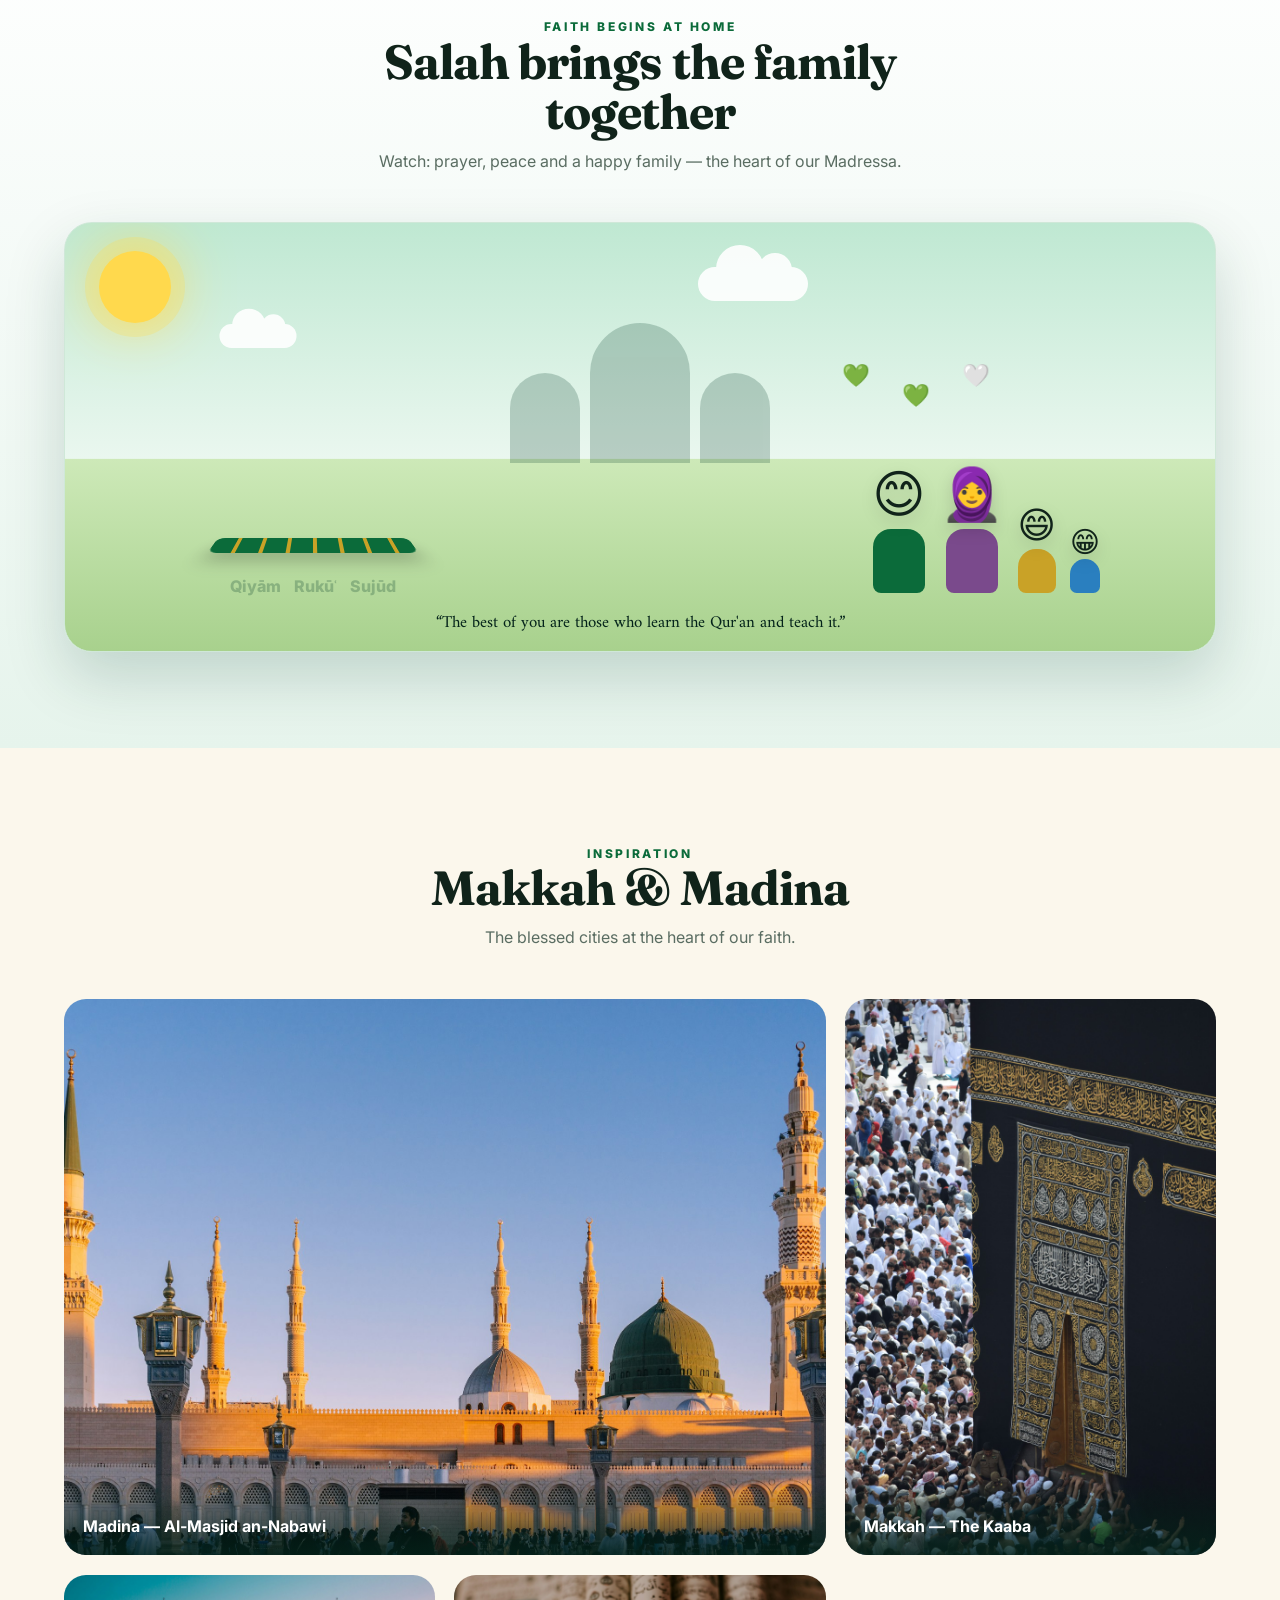
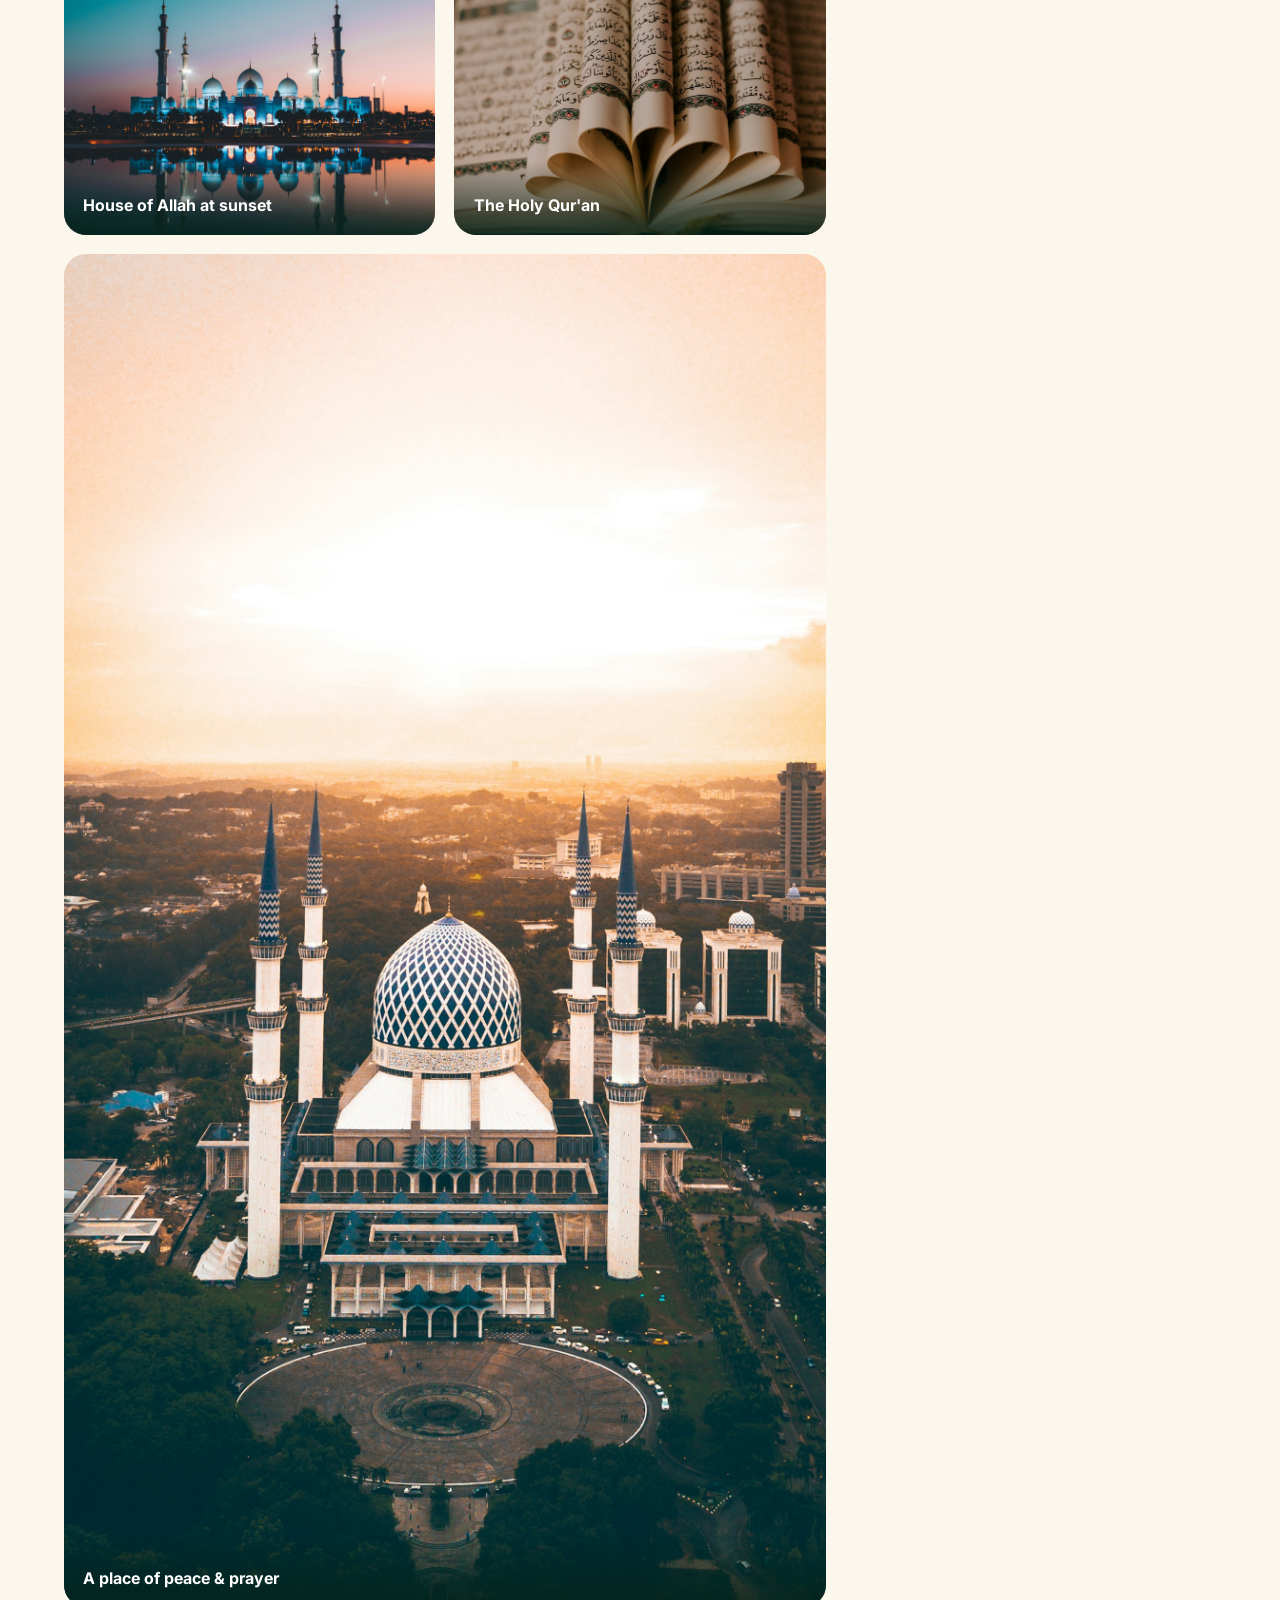
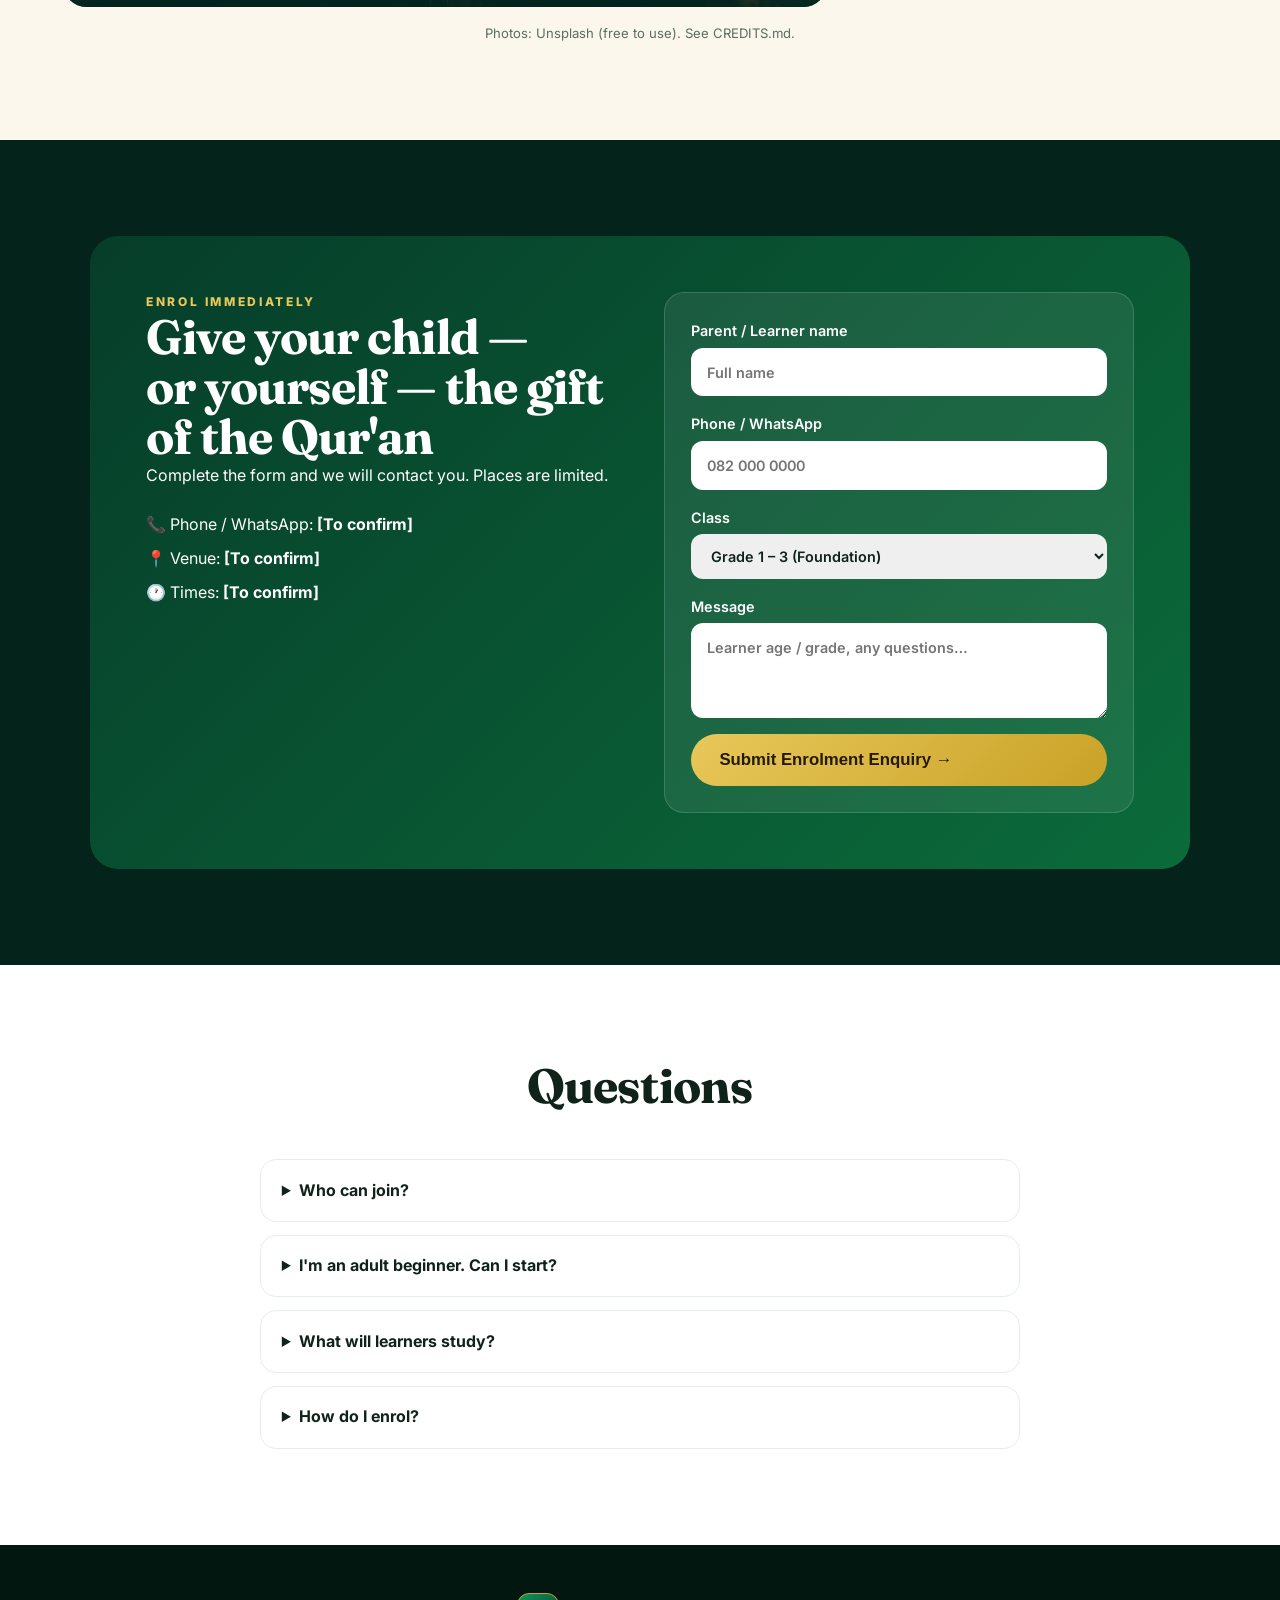
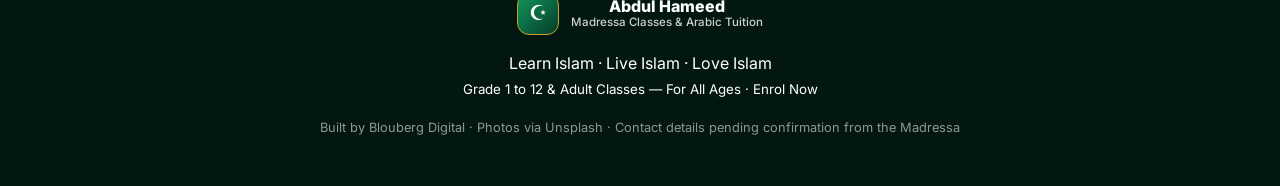
==== commit ef606e4e: "Add student PWA app (schedule, notices, lessons)" ====
--- a/index.html
+++ b/index.html
@@ -15,7 +15,7 @@
 <header class="nav" id="top">
   <a class="brand" href="#top"><span class="brand-mark">☪</span><span>Abdul Hameed<small>Madressa Classes & Arabic Tuition</small></span></a>
   <nav class="nav-links">
-    <a href="#programmes">Programmes</a><a href="#subjects">Subjects</a><a href="#gallery">Makkah & Madina</a><a href="#family">Our Family</a><a href="#faq">FAQ</a>
+    <a href="#programmes">Programmes</a><a href="#subjects">Subjects</a><a href="#gallery">Makkah & Madina</a><a href="#family">Our Family</a><a href="#faq">FAQ</a><a href="app/">📱 Student App</a>
   </nav>
   <a class="btn btn-gold" href="#enrol">Enrol Now</a>
   <button class="burger" aria-label="Menu" onclick="document.body.classList.toggle('menu-open')">☰</button>
